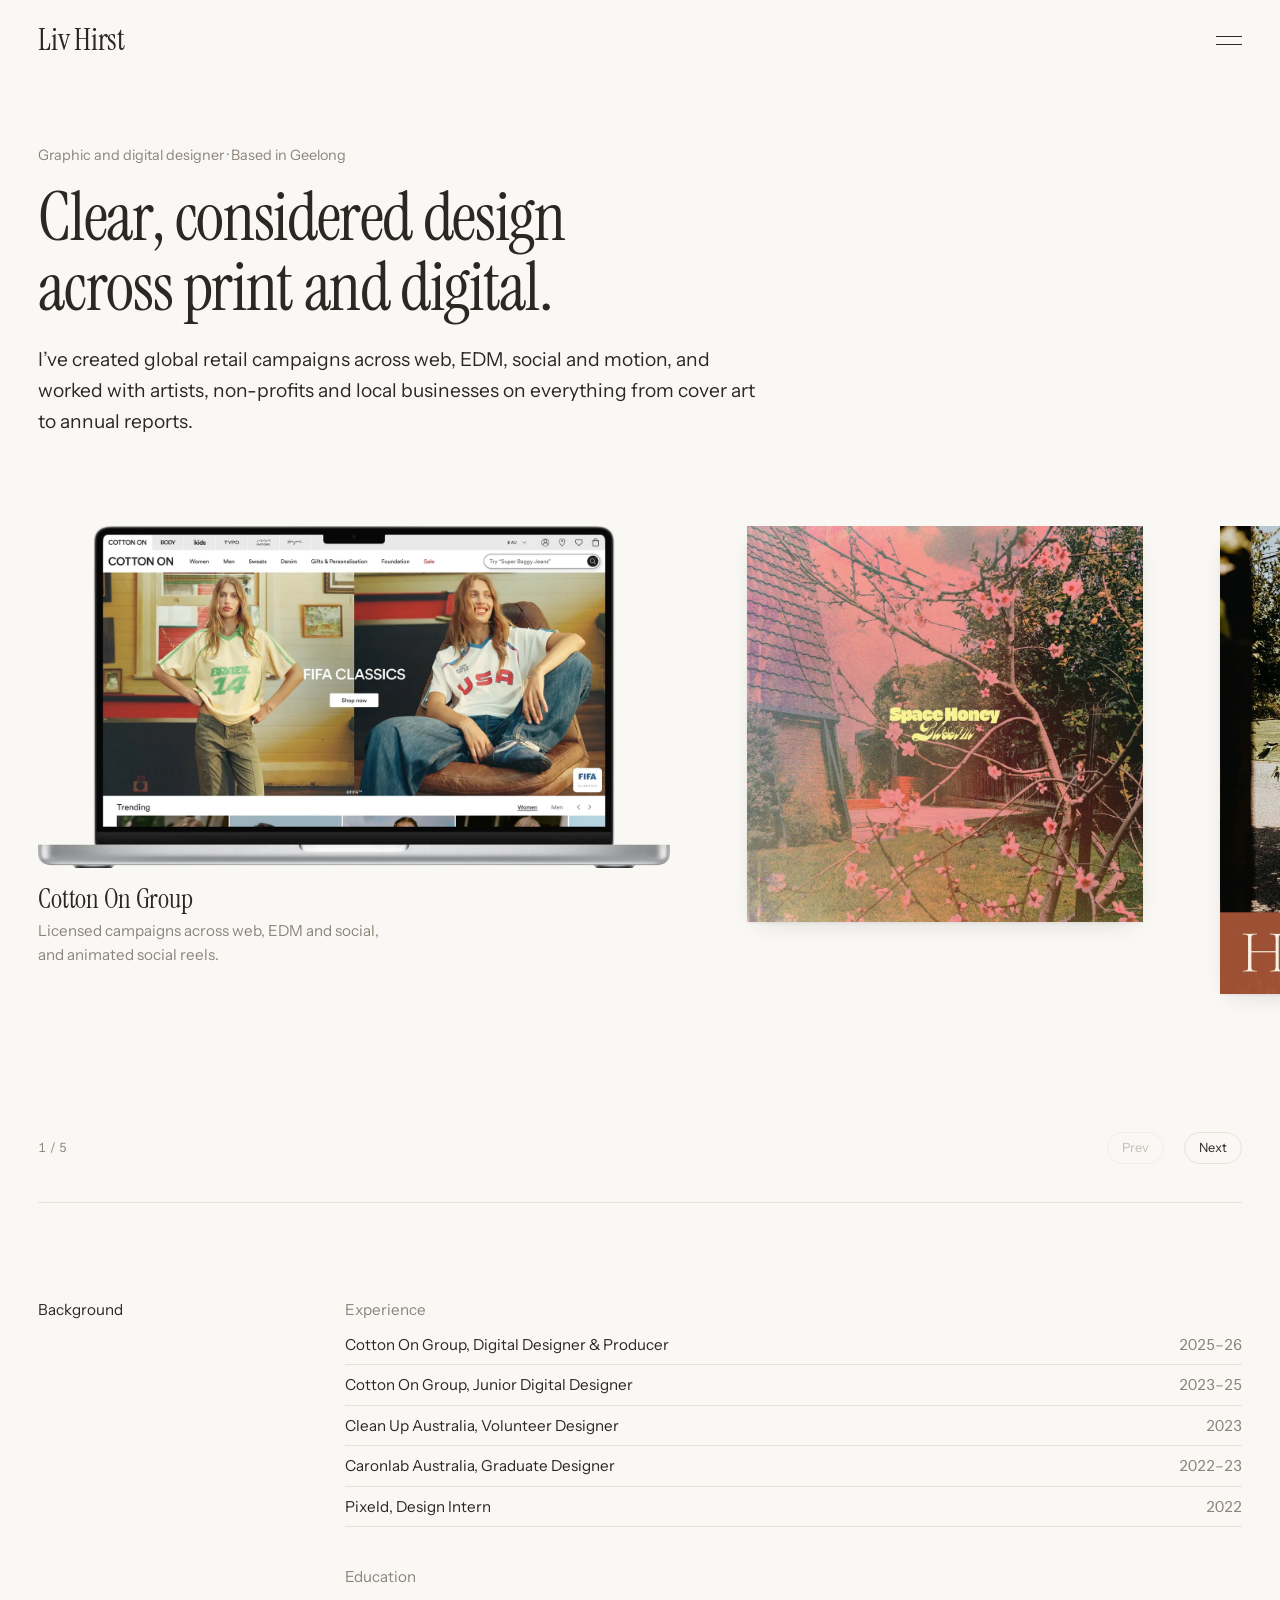
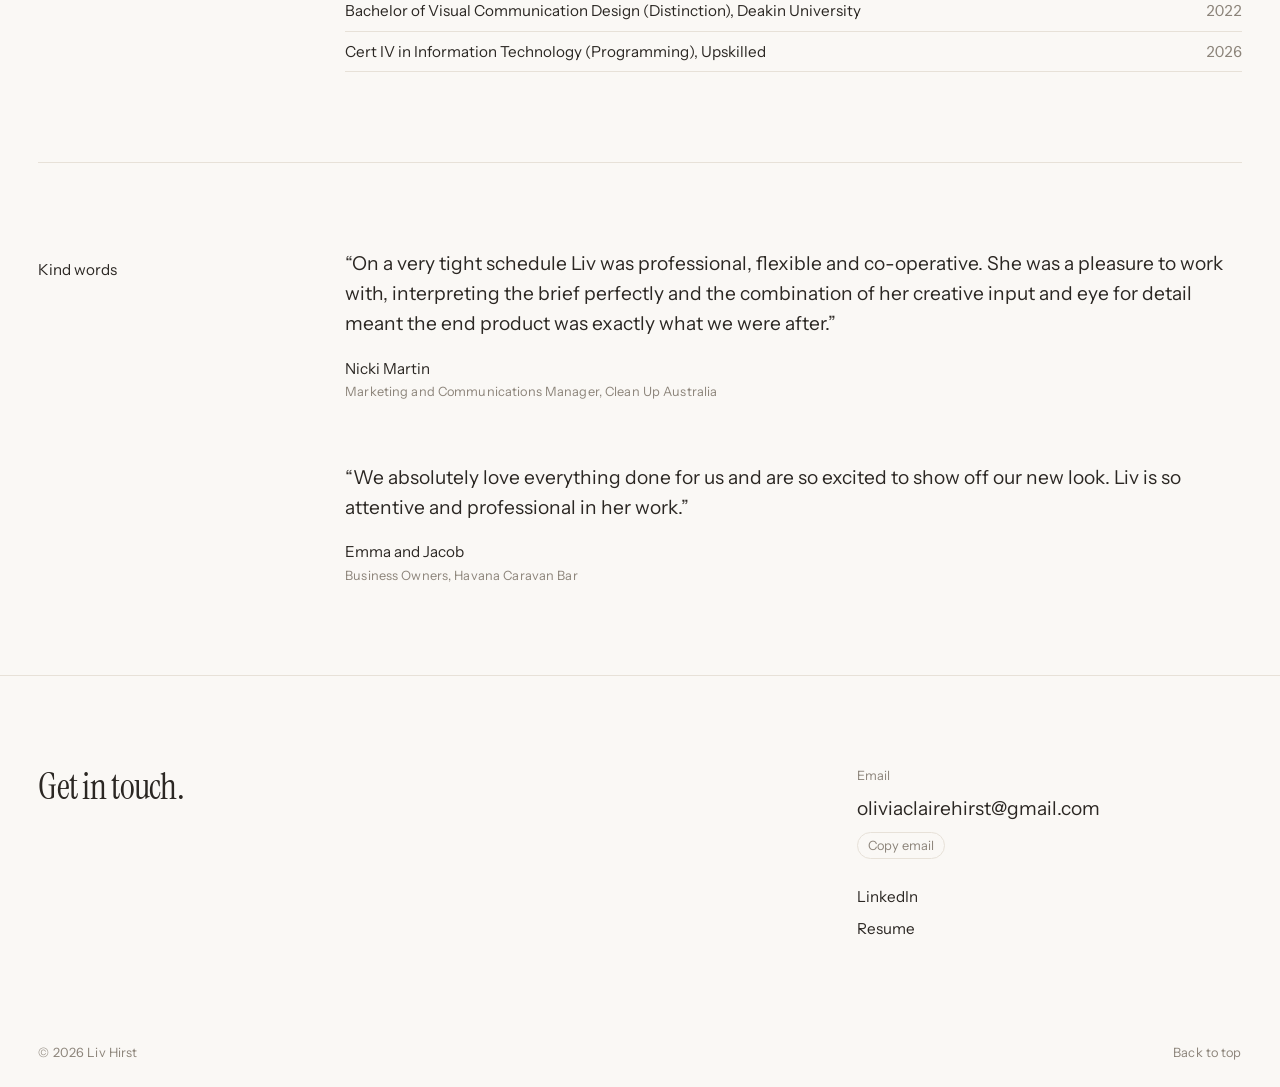
==== index.html @ 07118a7c "Add files via upload" ====
<!doctype html><html><head><meta charset=utf8><meta name=viewport content="width=device-width,initial-scale=1,viewport-fit=cover"><style>:root{color-scheme:light;box-sizing:border-box;padding-top:env(safe-area-inset-top,0px);padding-bottom:env(safe-area-inset-bottom,0px)}html{scroll-padding-top:env(safe-area-inset-top,0px)}body{margin:0;padding:0;font:14px -apple-system,BlinkMacSystemFont,sans-serif;background:#fff;color:#000}img{max-width:100%}[hidden]:not([hidden=until-found i]){display:none!important}</style></head><body>
<title>Liv Hirst</title>
<meta name="claude:viewport-fit-sides" content="cover">
<meta name="description" content="Liv Hirst is a Geelong-based digital and graphic designer working across campaigns, web, EDM, social and brand.">
<meta property="og:title" content="Liv Hirst">
<meta property="og:description" content="Liv Hirst is a Geelong-based digital and graphic designer working across campaigns, web, EDM, social and brand.">
<meta property="og:image" content="assets/home/space-honey.webp">
<link rel="icon" href="data:image/svg+xml,%3Csvg xmlns=%22http://www.w3.org/2000/svg%22 viewBox=%220 0 64 64%22%3E%3Crect width=%2264%22 height=%2264%22 rx=%2232%22 fill=%22%231a1a1a%22/%3E%3Ctext x=%2232%22 y=%2241%22 font-family=%22Helvetica,Arial%22 font-size=%2224%22 text-anchor=%22middle%22 fill=%22white%22%3ELH%3C/text%3E%3C/svg%3E">
<link rel="preconnect" href="https://fonts.googleapis.com"><link rel="preconnect" href="https://fonts.gstatic.com" crossorigin><link rel="stylesheet" href="https://fonts.googleapis.com/css2?family=Instrument+Sans:ital,wght@0,400;0,500;1,400&family=Instrument+Serif:ital@0;1&display=swap">
<link rel="stylesheet" href="css/style.css?v=20261110d">
<header class="site-header">
  <div class="wrap">
    <a class="logo" href="./">Liv Hirst</a>
    <button class="burger" type="button" aria-expanded="false" aria-controls="menu" aria-label="Open menu"><i aria-hidden="true"></i></button>
  </div>
</header>
<nav class="menu" id="menu" aria-label="Site" aria-hidden="true">
  <div class="wrap">
    <div>
      <p class="menu-label small muted">Projects</p>
      <ul class="menu-list"><li><a href="cotton-on.html" data-img="assets/home/cotton-on.webp">Cotton On Group</a></li><li><a href="space-honey.html" data-img="assets/home/space-honey.webp">Space Honey</a></li><li><a href="havana.html" data-img="assets/home/havana.webp">Havana Caravan Bar</a></li><li><a href="clean-up-australia.html" data-img="assets/home/clean-up-australia.webp">Clean Up Australia</a></li><li><a href="fruce.html" data-img="assets/home/fruce.webp">Fruce</a></li></ul>
      <ul class="menu-sub">
        <li><a class="link-u" href="./#experience">Experience</a></li>
        <li><a class="link-u" href="./#kind-words">Kind words</a></li>
        <li><a class="link-u" href="#contact">Contact</a></li>
      </ul>
    </div>
    <div class="menu-peek" aria-hidden="true"><img alt="" src="assets/home/cotton-on.webp"></div>
  </div>
</nav>

<main class="page" id="top">
  <h1 class="sr-only">Liv Hirst, graphic and digital designer</h1>
  <section class="sec wrap" id="about" aria-label="About">
    <div class="split">
    <div class="about">
      <p class="about-eyebrow">Graphic and digital designer · Based in Geelong</p>
      <p class="about-title">Clear, considered design<br> across print and digital.</p>
      <p class="about-text">I’ve created global retail campaigns across web, EDM, social and motion, and worked with artists, non-profits and local businesses on everything from cover art to annual reports.</p>
    </div>
    </div>
  </section>

  <section class="rail fade" id="work" aria-label="Projects">
    <div class="rail-sticky">
      <div class="rail-track" tabindex="0" aria-label="Projects, scroll sideways">
      <a class="rail-card" href="cotton-on.html" style="--h:38;--ar:1.8476">
        <div class="frame"><img class="" src="assets/home/cotton-on.webp" alt="Cotton On Group" width="1600" height="866"></div>
        <div class="cap"><span class="cap-name">Cotton On Group</span><span class="cap-blurb">Licensed campaigns across web, EDM and social,<br> and animated social reels.</span></div>
      </a>
      <a class="rail-card" href="space-honey.html" style="--h:44;--ar:1.0000">
        <div class="frame"><img class="" src="assets/home/space-honey.webp" alt="Space Honey" width="1000" height="1000"></div>
        <div class="cap"><span class="cap-name">Space Honey</span><span class="cap-blurb">Cover art for two singles from Geelong psych-rock artist Space Honey.</span></div>
      </a>
      <a class="rail-card" href="havana.html" style="--h:52;--ar:0.7071">
        <div class="frame"><img class="" src="assets/home/havana.webp" alt="Havana Caravan Bar" width="1200" height="1697"></div>
        <div class="cap"><span class="cap-name">Havana Caravan Bar</span><span class="cap-blurb">Social templates and an About Us document for a mobile caravan bar.</span></div>
      </a>
      <a class="rail-card" href="clean-up-australia.html" style="--h:47;--ar:0.7071">
        <div class="frame"><img class="" src="assets/home/clean-up-australia.webp" alt="Clean Up Australia" width="1200" height="1697" loading="lazy" decoding="async"></div>
        <div class="cap"><span class="cap-name">Clean Up Australia</span><span class="cap-blurb">The 2022 Annual <br>Rubbish Report.</span></div>
      </a>
      <a class="rail-card" href="fruce.html" style="--h:36;--ar:1.4238">
        <div class="frame"><img class="" src="assets/home/fruce.webp" alt="Fruce" width="1700" height="1194" loading="lazy" decoding="async"></div>
        <div class="cap"><span class="cap-name">Fruce</span><span class="cap-blurb">A kids’ fruit juice brand designed from <br>scratch at Designers Bootcamp.</span></div>
      </a>
      </div>
      <div class="rail-nav">
        <span class="rail-count small muted" aria-live="polite">1 / 5</span>
        <button class="rail-btn" type="button" data-dir="-1" aria-label="Previous project">Prev</button>
        <button class="rail-btn" type="button" data-dir="1" aria-label="Next project">Next</button>
      </div>
    </div>
  </section>


  <section class="sec wrap" id="experience" aria-labelledby="background-h">
    <div class="split">
    <h2 class="sec-label" id="background-h">Background</h2>
    <div class="about-lists">
      <div>
        <h3>Experience</h3>
        <ul>
          <li><span>Cotton On Group, Digital Designer &amp; Producer</span><span>2025–26</span></li>
          <li><span>Cotton On Group, Junior Digital Designer</span><span>2023–25</span></li>
          <li><span>Clean Up Australia, Volunteer Designer</span><span>2023</span></li>
          <li><span>Caronlab Australia, Graduate Designer</span><span>2022–23</span></li>
          <li><span>Pixeld, Design Intern</span><span>2022</span></li>
        </ul>
      </div>
      <div>
        <h3>Education</h3>
        <ul>
          <li><span>Bachelor of Visual Communication Design (Distinction), Deakin University</span><span>2022</span></li>
          <li><span>Cert IV in Information Technology (Programming), Upskilled</span><span>2026</span></li>
        </ul>
      </div>
    </div>
    </div>
  </section>

  <section class="sec wrap" id="kind-words" aria-labelledby="words-h">
    <div class="split">
      <h2 class="sec-label" id="words-h">Kind words</h2>
      <div class="quotes"><blockquote class="quote"><p>On a very tight schedule Liv was professional, flexible and co-operative. She was a pleasure to work with, interpreting the brief perfectly and the combination of her creative input and eye for detail meant the end product was exactly what we were after.</p><footer><span>Nicki Martin</span><span class="small muted">Marketing and Communications Manager, Clean Up Australia</span></footer></blockquote><blockquote class="quote"><p>We absolutely love everything done for us and are so excited to show off our new look. Liv is so attentive and professional in her work.</p><footer><span>Emma and Jacob</span><span class="small muted">Business Owners, Havana Caravan Bar</span></footer></blockquote></div>
    </div>
  </section>
</main>
<footer class="site-footer" id="contact">
  <div class="wrap">
    <div class="foot-top">
      <p class="foot-cta">Get in touch.</p>
      <div class="foot-links">
        <span class="small muted">Email</span>
        <a class="email link-u" href="mailto:oliviaclairehirst@gmail.com">oliviaclairehirst@gmail.com</a>
        <button class="copy-btn" type="button" data-copy="oliviaclairehirst@gmail.com">Copy email</button>
        <a class="link-u" href="https://www.linkedin.com/in/liv-hirst" target="_blank" rel="noopener" style="margin-top:18px">LinkedIn</a>
        <a class="link-u" href="assets/Liv-Hirst-Resume.pdf?v=20261107" target="_blank" rel="noopener">Resume</a>
      </div>
    </div>
    <div class="foot-base small muted">
      <span>© <span data-year>2026</span> Liv Hirst</span>
      <a class="link-u" href="#top">Back to top</a>
    </div>
  </div>
</footer>
<script src="js/main.js?v=20261110d"></script>

</body></html>
---- css/style.css ----
/* Layout concept: a warm paper gallery. Name centred at the top, projects lead in a sideways-scrolling
   row. A serif is used only for names and headings; all running text is sans. Images sit straight on the
   page with no backdrop. Single light theme by choice. */
:root {
  --bg: #faf8f5;      /* warm paper white */
  --ink: #2b2723;     /* warm charcoal */
  --muted: #8c847a;
  --line: #e7e1d8;
  --stage: #ebe7df;   /* warm neutral backdrop behind mockups */
  --hover: #8a5a44;   /* soft clay, hover only */

  --font: "Instrument Sans", "Helvetica Neue", Helvetica, Arial, sans-serif;
  --serif: "Instrument Serif", "Iowan Old Style", Georgia, serif;
  --head: 80px;

  --gutter: clamp(16px, 3vw, 40px);
  --max: 1440px;
  --s-0: 0.95rem;
  --s-1: clamp(1.05rem, 1rem + 0.25vw, 1.2rem);
  --s-2: clamp(1.35rem, 1.1rem + 0.9vw, 1.9rem);
  --s-3: clamp(2rem, 1.2rem + 3vw, 3.75rem);
  color-scheme: light;
}

*, *::before, *::after { box-sizing: border-box; }
html { -webkit-text-size-adjust: 100%; }
body {
  margin: 0;
  background: var(--bg);
  color: var(--ink);
  font-family: var(--font);
  font-weight: 400;
  font-size: var(--s-0);
  line-height: 1.55;
  -webkit-font-smoothing: antialiased;
}
img, video { display: block; max-width: 100%; height: auto; }
a { color: inherit; text-decoration: none; }
a:focus-visible, button:focus-visible, img:focus-visible { outline: 1px solid var(--ink); outline-offset: 4px; }
::selection { background: var(--ink); color: var(--bg); }
h1, h2, h3 { font-weight: 400; margin: 0; }

.wrap {
  max-width: var(--max);
  margin-inline: auto;
  padding-left: max(var(--gutter), env(safe-area-inset-left, 0px));
  padding-right: max(var(--gutter), env(safe-area-inset-right, 0px));
}
.small { font-size: 0.8rem; letter-spacing: 0.01em; }
.muted { color: var(--muted); }
.link-u { background: linear-gradient(currentColor, currentColor) 0 100% / 0 1px no-repeat; transition: background-size .4s ease; }
.link-u:hover { background-size: 100% 1px; }

/* ---------- Header ---------- */
body::before {
  content: ""; position: fixed; inset: 0 0 auto; height: env(safe-area-inset-top, 0px); z-index: 60; background: var(--bg);
}
.site-header { position: fixed; top: env(safe-area-inset-top, 0px); left: 0; right: 0; z-index: 50; background: var(--bg); }
.site-header .wrap { display: flex; justify-content: space-between; align-items: center; gap: 16px; height: var(--head); }
.site-header .burger { justify-self: end; }
.logo { font-size: var(--s-1); }
.burger {
  display: inline-flex; align-items: center; gap: 10px; background: none; border: 0; padding: 6px 0; cursor: pointer;
  font: inherit; color: inherit; font-size: var(--s-0);
}
.burger i { position: relative; width: 22px; height: 9px; display: block; }
.burger i::before, .burger i::after { content: ""; position: absolute; left: 0; right: 0; height: 1px; background: currentColor; transition: transform .35s ease, top .35s ease; }
.burger i::before { top: 0; } .burger i::after { top: 8px; }
.menu-open .burger i::before { top: 4px; transform: rotate(45deg); }
.menu-open .burger i::after { top: 4px; transform: rotate(-45deg); }
.page { padding-top: calc(var(--head) + env(safe-area-inset-top, 0px)); }

/* ---------- Menu overlay ---------- */
.menu {
  position: fixed; inset: 0; z-index: 45; background: var(--bg);
  padding-top: calc(var(--head) + 24px + env(safe-area-inset-top, 0px)); padding-bottom: max(24px, env(safe-area-inset-bottom, 0px));
  overflow-y: auto; opacity: 0; visibility: hidden; transition: opacity .35s ease, visibility 0s linear .35s;
}
.menu-open .menu { opacity: 1; visibility: visible; transition: opacity .35s ease; }
.menu .wrap { display: grid; grid-template-columns: minmax(0, 1fr) minmax(0, 1fr); gap: 40px; min-height: 100%; }
.menu-list { list-style: none; margin: 0; padding: 0; display: grid; gap: 2px; align-content: start; }
.menu-list a { font-size: var(--s-3); line-height: 1.15; letter-spacing: -0.02em; color: var(--ink); transition: color .25s; display: inline-block; }
.menu-list:hover a { color: var(--muted); }
.menu-list a:hover, .menu-list a:focus-visible { color: var(--ink); }
.menu-sub { list-style: none; margin: 40px 0 0; padding: 0; display: flex; gap: 24px; flex-wrap: wrap; font-size: var(--s-1); }
.menu-label { margin: 0 0 14px; }
/* hover preview: whole image, dropped at a slightly different spot each time */
.menu-peek { position: relative; height: min(72vh, 680px); align-self: start; pointer-events: none; }
.menu-peek img {
  position: absolute; left: var(--px, 10%); top: var(--py, 6%);
  width: auto; height: auto; max-width: 66%; max-height: 72%;
  opacity: 0; transform: translateY(10px) rotate(var(--rot, 0deg)); transition: opacity .3s ease, transform .45s cubic-bezier(.2,.7,.2,1);
}
.menu-peek.on img { opacity: 1; transform: translateY(0) rotate(var(--rot, 0deg)); }

/* ---------- Horizontal project rail: slides sideways, the page scrolls normally ---------- */
.rail { position: relative; }
.rail-sticky { display: flex; flex-direction: column; }
.rail-track {
  display: flex; align-items: flex-start; gap: clamp(32px, 6vw, 110px);
  padding-left: max(var(--gutter), env(safe-area-inset-left, 0px));
  padding-right: max(var(--gutter), env(safe-area-inset-right, 0px));
  padding-bottom: 8px;
  overflow-x: auto; overflow-y: hidden; -webkit-overflow-scrolling: touch;
  scroll-snap-type: none; scroll-padding-left: max(var(--gutter), env(safe-area-inset-left, 0px));
  overscroll-behavior-x: contain; scrollbar-width: none;
  cursor: grab;
}
.rail-track::-webkit-scrollbar { display: none; }
.rail-track::after { content: ""; flex: 0 0 var(--end, 0px); margin-left: calc(-1 * var(--gap-end, 0px)); }
.rail-track:focus-visible { outline: 1px solid var(--ink); outline-offset: -1px; }
.rail-track.is-dragging { cursor: grabbing; scroll-snap-type: none; user-select: none; }
.rail-track.is-dragging .rail-card { pointer-events: none; }
.rail-card { flex: 0 0 auto; display: grid; gap: 16px; align-self: flex-start; scroll-snap-align: start; }
.rail-card .frame {
  height: min(calc(var(--h) * 1vh), calc(78vw / var(--ar)));
  aspect-ratio: var(--ar);
}
.rail-card img { width: 100%; height: 100%; object-fit: contain; -webkit-user-drag: none; }
.rail-card .cap { width: 0; min-width: 100%; display: grid; gap: 4px; opacity: 0; transform: translateY(8px); transition: opacity .5s ease, transform .5s ease; }
.cap-name { font-size: clamp(1.25rem, 1.1rem + 0.5vw, 1.6rem); line-height: 1.2; }
.cap-blurb { color: var(--muted); max-width: 40ch; transition-delay: .08s; }
.rail-card.is-focus .cap, .rail-card:hover .cap, .rail-card:focus-visible .cap { opacity: 1; transform: none; }

.rail-nav {
  display: flex; align-items: center; gap: 20px; margin-top: clamp(20px, 2.5vw, 32px);
  padding-left: max(var(--gutter), env(safe-area-inset-left, 0px));
  padding-right: max(var(--gutter), env(safe-area-inset-right, 0px));
}
.rail-count { font-variant-numeric: tabular-nums; margin-right: auto; }
.rail-btn {
  font: inherit; font-size: 0.8rem; background: none; border: 1px solid var(--line); color: var(--ink);
  padding: 5px 14px; border-radius: 999px; cursor: pointer; transition: border-color .25s, color .25s;
}
.rail-btn:hover { border-color: var(--ink); }
.rail-btn:disabled { color: var(--muted); border-color: var(--line); cursor: default; opacity: .5; }

/* ---------- Sections ---------- */
.sec { padding-block: clamp(72px, 10vw, 150px) 0; }
.sec-head { display: flex; justify-content: space-between; align-items: baseline; gap: 16px; border-top: 1px solid var(--line); padding-top: 14px; margin-bottom: clamp(28px, 4vw, 56px); }
.sec-head h2 { font-size: var(--s-0); }

.about { display: grid; grid-template-columns: repeat(12, minmax(0, 1fr)); gap: 16px 24px; }
.about-text { grid-column: 4 / span 7; margin: 0; font-size: var(--s-2); line-height: 1.35; letter-spacing: -0.01em; text-wrap: pretty; }
.about-lists { grid-column: 4 / span 9; display: grid; grid-template-columns: repeat(auto-fit, minmax(240px, 1fr)); gap: 32px; margin-top: clamp(32px, 4vw, 56px); }
.about-lists h3 { font-size: var(--s-0); color: var(--muted); }
.about-lists ul { list-style: none; margin: 10px 0 0; padding: 0; display: grid; gap: 8px; }
.about-lists li { display: flex; justify-content: space-between; gap: 12px; border-bottom: 1px solid var(--line); padding-bottom: 8px; }
.about-lists li span:last-child { color: var(--muted); font-variant-numeric: tabular-nums; white-space: nowrap; }

.quotes { display: grid; grid-template-columns: repeat(auto-fit, minmax(min(100%, 420px), 1fr)); gap: clamp(32px, 5vw, 80px); }
.quote { margin: 0; display: grid; gap: 18px; align-content: start; }
.quote p { margin: 0; font-size: var(--s-1); line-height: 1.5; text-wrap: pretty; }
.quote p::before { content: "“"; } .quote p::after { content: "”"; }
.quote footer { display: grid; gap: 2px; }

/* ---------- Footer ---------- */
.site-footer { margin-top: clamp(80px, 10vw, 150px); border-top: 1px solid var(--line); padding-block: clamp(48px, 7vw, 96px) 24px; overflow: hidden; }
.foot-top { display: grid; grid-template-columns: repeat(12, minmax(0, 1fr)); gap: 24px; }
.foot-cta { grid-column: 1 / span 6; margin: 0; font-size: var(--s-2); line-height: 1.3; letter-spacing: -0.01em; }
.foot-links { grid-column: 9 / span 4; display: grid; gap: 8px; align-content: start; }
.foot-links a { width: fit-content; }
.email { font-size: var(--s-1); overflow-wrap: anywhere; }
.copy-btn { font: inherit; font-size: 0.8rem; background: none; border: 1px solid var(--line); color: var(--muted); padding: 3px 10px; border-radius: 999px; cursor: pointer; width: fit-content; }
.copy-btn:hover { color: var(--ink); border-color: var(--ink); }
.foot-base { display: flex; justify-content: space-between; gap: 16px; flex-wrap: wrap; margin-top: clamp(56px, 8vw, 110px); }

/* ---------- Project page ---------- */
.p-head { padding-block: clamp(40px, 7vw, 100px) clamp(32px, 5vw, 64px); }
.p-back { display: inline-block; margin-bottom: clamp(28px, 4vw, 48px); }
.p-title { font-size: var(--s-3); line-height: 1.05; letter-spacing: -0.03em; text-wrap: balance; }
.p-intro { display: grid; grid-template-columns: repeat(12, minmax(0, 1fr)); gap: 24px; margin-top: clamp(28px, 4vw, 56px); border-top: 1px solid var(--line); padding-top: 20px; }
.p-meta { grid-column: 1 / span 4; display: grid; gap: 16px; margin: 0; align-content: start; }
.p-meta div { display: grid; gap: 2px; align-content: start; }
.p-meta dt { color: var(--muted); }
.p-meta dd { margin: 0; }
.p-copy { grid-column: 6 / span 7; display: grid; gap: 1em; }
.p-copy p { margin: 0; font-size: var(--s-1); line-height: 1.55; max-width: 56ch; text-wrap: pretty; }

.stage { background: var(--stage); padding-block: clamp(32px, 6vw, 96px); }
.gallery { display: grid; gap: clamp(28px, 5vw, 80px); }
.row { display: flex; gap: clamp(12px, 2.5vw, 40px); align-items: flex-start; justify-content: center; }
.row > * { flex: var(--r) 1 0; min-width: 0; }
.row.narrow { max-width: 820px; margin-inline: auto; width: 100%; }
.row.mid { max-width: 1100px; margin-inline: auto; width: 100%; }
.row.feed { align-items: center; }
.zoom { cursor: zoom-in; }
.grid-phones { display: grid; grid-template-columns: repeat(4, minmax(0, 1fr)); gap: clamp(12px, 2vw, 32px); }
.grid-3 { display: grid; grid-template-columns: repeat(3, minmax(0, 1fr)); gap: clamp(10px, 1.5vw, 24px); }
.grid-2 { display: grid; grid-template-columns: repeat(2, minmax(0, 1fr)); gap: clamp(10px, 1.5vw, 24px); }
.cell img, .grid-phones img, .grid-3 img, .grid-2 img { width: 100%; height: auto; }
.grid-2 img { box-shadow: 0 12px 30px -20px rgba(0,0,0,.3); }
.sub-head { display: flex; justify-content: space-between; align-items: baseline; gap: 16px; border-top: 1px solid rgba(26,26,26,.15); padding-top: 12px; }
.sub-head h2 { font-size: var(--s-2); letter-spacing: -0.01em; line-height: 1.2; }
.sub-head span { color: #6f6f6b; }

.p-quote { padding-block: clamp(56px, 8vw, 120px) 0; }
.p-quote .quote { max-width: 760px; }
.p-quote .quote p { font-size: var(--s-2); line-height: 1.35; letter-spacing: -0.01em; }

.next { display: block; border-top: 1px solid var(--line); margin-top: clamp(56px, 8vw, 120px); padding-top: 20px; }
.next span { display: block; }
.next .name { font-size: var(--s-3); letter-spacing: -0.03em; line-height: 1.1; margin-top: 8px; transition: color .3s; }
.next:hover .name { color: var(--hover); }
.next + .site-footer { margin-top: clamp(56px, 8vw, 120px); }

/* ---------- Lightbox ---------- */
.lightbox { position: fixed; inset: 0; z-index: 100; background: rgba(255,255,255,.97); display: grid; place-items: center; padding: max(16px, env(safe-area-inset-top, 0px)) max(16px, env(safe-area-inset-right, 0px)) max(16px, env(safe-area-inset-bottom, 0px)) max(16px, env(safe-area-inset-left, 0px)); cursor: zoom-out; }
.lightbox[hidden] { display: none; }
.lightbox img { max-width: 100%; max-height: 100%; width: auto; height: auto; object-fit: contain; }
.lightbox button { position: absolute; top: calc(14px + env(safe-area-inset-top, 0px)); right: calc(16px + env(safe-area-inset-right, 0px)); background: none; border: 0; color: var(--ink); font: inherit; cursor: pointer; padding: 8px; }

/* ---------- Load-in ---------- */
@keyframes fade { from { opacity: .001; } to { opacity: 1; } }
.fade { animation: fade 1s ease both; }

/* ---------- Responsive ---------- */
@media (max-width: 860px) {
  .menu .wrap { grid-template-columns: 1fr; }
  .menu-peek { display: none; }
  .about-text, .about-lists, .foot-cta, .foot-links, .p-meta, .p-copy { grid-column: 1 / -1; }
  .p-meta { grid-template-columns: repeat(auto-fit, minmax(140px, 1fr)); }
  .grid-phones { grid-template-columns: repeat(2, minmax(0, 1fr)); }
  .grid-3.phones-m2 { grid-template-columns: repeat(2, minmax(0, 1fr)); }
  .row.stack-m { flex-direction: column; align-items: stretch; }
  .row.stack-m > * { flex: none; }
  .row.stack-m > .phone { width: 62%; margin-inline: auto; }
  .grid-2.stack-m { grid-template-columns: 1fr; }
}
@media (prefers-reduced-motion: reduce) {
  *, *::before, *::after { animation-duration: .01ms !important; transition-duration: .01ms !important; }
}
.sr-only { position: absolute; width: 1px; height: 1px; padding: 0; margin: -1px; overflow: hidden; clip: rect(0 0 0 0); white-space: nowrap; border: 0; }

/* ---------- Serif: names and headings only ---------- */
.logo, .menu-list a, .cap-name, .foot-cta, .p-title, .sub-head h2, .next .name {
  font-family: var(--serif); font-weight: 400; letter-spacing: 0.005em;
}
.logo { font-size: clamp(1.6rem, 1.35rem + 0.7vw, 2rem); line-height: 1; }
.menu-list a:hover, .menu-list a:focus-visible { color: var(--hover); }
.next:hover .name, .link-u:hover { color: var(--hover); }
.p-title { font-size: clamp(2.6rem, 1.4rem + 4vw, 5rem); line-height: 1; }
.cap-name { font-size: clamp(1.4rem, 1.2rem + 0.6vw, 1.85rem); line-height: 1.15; }
.foot-cta { font-size: clamp(1.7rem, 1.3rem + 1.2vw, 2.5rem); line-height: 1.15; }
.sub-head h2 { font-size: clamp(1.6rem, 1.3rem + 1vw, 2.2rem); line-height: 1.1; }
.next .name { font-size: clamp(2.4rem, 1.4rem + 3.5vw, 4.25rem); line-height: 1; }
.menu-list a { font-size: clamp(2.2rem, 1.3rem + 3.2vw, 4rem); line-height: 1.08; }
.burger { padding: 10px 0 10px 10px; }
.burger i { width: 26px; }

/* Running text stays sans */
.about-text { font-size: clamp(1.25rem, 1.05rem + 0.7vw, 1.75rem); line-height: 1.45; letter-spacing: -0.01em; }
.quote p { font-size: var(--s-1); line-height: 1.55; }
.p-quote .quote p { font-size: clamp(1.15rem, 1rem + 0.5vw, 1.45rem); line-height: 1.5; letter-spacing: -0.005em; }
.p-copy p { font-size: var(--s-1); line-height: 1.6; }

/* ---------- Project galleries: small and airy, no backdrop ---------- */
.stage { background: none; padding-block: clamp(8px, 2vw, 24px) 0; }
.stage > .wrap > .gallery, .stage > .wrap > .grid-2 { max-width: 900px; margin-inline: auto; }
.gallery { gap: clamp(24px, 3vw, 40px); }
.row { gap: clamp(16px, 2vw, 28px); }
.row.narrow { max-width: 460px; }
.row.mid { max-width: 720px; }
.row.covers { max-width: 640px; margin-inline: auto; width: 100%; }
.grid-phones, .grid-3, .grid-2 { gap: clamp(16px, 2vw, 28px); }
.grid-3.phones-m2 { max-width: 680px; margin-inline: auto; width: 100%; }
.grid-2 img { box-shadow: none; }
.cover-page { display: flex; justify-content: flex-end; }
.cover-page img { width: 50%; }
.gallery .sub-head { margin-top: 0; border-top-color: var(--line); margin-bottom: clamp(4px, 1vw, 12px); }
.sub-head span { color: var(--muted); }

/* Kind words share the About column so both sections start on the same edge */
/* Label and content start on the same line under the divider */
.split { display: grid; grid-template-columns: repeat(12, minmax(0, 1fr)); gap: 16px 24px; border-top: 1px solid var(--line); padding-top: clamp(20px, 2.5vw, 32px); }
.sec-label { grid-column: 1 / span 3; font-size: var(--s-0); line-height: 1.6; }
.split > .about, .split > .quotes { grid-column: 4 / -1; }
.split .about { display: block; }
.split .about-text { margin: 0; max-width: 34em; }
@media (max-width: 860px) { .sec-label, .split > .about, .split > .quotes { grid-column: 1 / -1; } }
.gallery > .sub-head:not(:first-child) { margin-top: clamp(40px, 5vw, 72px); }

/* About + Kind words: equal space above and below each block, between the dividers */
.page > .sec { padding-block: 0; }
.page > .rail + .sec { margin-top: clamp(40px, 6vw, 80px); }
.split { padding-block: clamp(56px, 7vw, 104px); align-items: start; }
.sec-label { padding-top: 0.35em; }
main:has(.split) + .site-footer { margin-top: 0; }

/* Soft shadow on flat artwork (anything not mocked up on a device) */
.grid-2 img,
img[src*="00-cover-"],
img[src*="-about.webp"],
img[src*="fruce/01-logo"],
img[src*="fruce/05-brand-guide"],
.rail-card[href="space-honey.html"] .frame,
.rail-card[href="havana.html"] .frame,
.rail-card[href="fruce.html"] .frame,
.rail-card[href="clean-up-australia.html"] .frame {
  box-shadow: 0 1px 2px rgba(43,39,35,.06), 0 8px 24px -12px rgba(43,39,35,.22);
}

/* Fruce opening image at 85% size, centred in its space */
.cell.shrink-75 { display: flex; justify-content: center; }
.cell.shrink-75 img { width: 85%; }

/* Manual line breaks in home blurbs only apply on wider screens */
@media (max-width: 760px) { .cap-blurb br { display: none; } }

/* Optical balance: trim the extra line-height above the first line so the
   gap above the text matches the gap below it, between the dividers */
.split .about-text { margin-top: -0.24em; }
.split .quote p { margin-top: -0.16em; }
@media (max-width: 860px) { .sec-label { padding-top: 0; margin-top: -0.2em; } }

/* ---------- Phones: cards sized to fit, captions always on ---------- */
@media (max-width: 759px) {
  .rail-track { gap: 16px; cursor: auto; }
  .rail .rail-card {
    --w: min(calc(52svh * var(--ar)), calc(380px * var(--ar)), 74vw);
    width: var(--w); flex: 0 0 var(--w); min-width: 0;
    display: block;
  }
  .rail .rail-card .frame { width: 100%; height: auto; aspect-ratio: var(--ar); }
  .rail .rail-card .cap { display: block; width: auto; min-width: 0; margin-top: 14px; }
  .rail .rail-card.is-focus .cap { opacity: 1; transform: none; }
  .rail .rail-card .cap span { display: block; overflow-wrap: break-word; }
  .rail .rail-card .cap-blurb { margin-top: 4px; }
  .rail-btn { display: none; }
  .page > .rail + .sec { margin-top: 40px; }
}

/* ---------- About sits first, above the projects ---------- */
#about .split { border-top: 0; padding-top: clamp(32px, 5vw, 72px); }
.page > #about + .rail { margin-top: 0; }

/* ---------- About text on the left; experience and education under the projects ---------- */
#about .split > .about { grid-column: 1 / span 9; }
#experience .about-lists { grid-column: 4 / -1; margin-top: 0; grid-template-columns: repeat(auto-fit, minmax(min(100%, 420px), 1fr)); gap: 32px clamp(32px, 5vw, 80px); }
#experience .about-lists h3 { line-height: 1.6; padding-top: 0.35em; }
@media (max-width: 860px) { #experience .about-lists h3 { padding-top: 0; } }
.page > .rail + #experience { margin-top: clamp(24px, 3vw, 40px); }
@media (max-width: 860px) { #experience .about-lists { grid-column: 1 / -1; } }

/* Projects line up with the page content on wide screens too */
.rail { --edge: max(var(--gutter), env(safe-area-inset-left, 0px), calc((100% - var(--max)) / 2 + var(--gutter))); }
.rail .rail-track, .rail .rail-nav { padding-left: var(--edge); }
.rail .rail-track { scroll-padding-left: var(--edge); }
.rail .rail-nav { padding-right: max(var(--gutter), env(safe-area-inset-right, 0px), calc((100% - var(--max)) / 2 + var(--gutter))); }
@media (max-width: 860px) { #about .split > .about { grid-column: 1 / -1; } }

/* ---------- About text at the same size as the project copy ---------- */
.split .about-text { font-size: var(--s-1); line-height: 1.6; letter-spacing: 0; max-width: 56ch; margin-top: -0.16em; }

/* ---------- About: serif headline, sans paragraph underneath ---------- */
.split .about-title {
  font-family: var(--serif); font-weight: 400; margin: 0 0 clamp(16px, 1.8vw, 24px);
  font-size: clamp(2.4rem, 1.4rem + 3.6vw, 4.6rem); line-height: 1.02; letter-spacing: -0.02em;
}
.split .about-eyebrow { font-size: 0.9rem; color: var(--muted); margin: 0 0 clamp(10px, 1.2vw, 16px); }
.split .about-title + .about-text { margin-top: 0; }

/* Phones: a light snap so a swipe settles on a project; desktop scrolls freely */
@media (max-width: 759px) { .rail-track { scroll-snap-type: x proximity; } }

/* ---------- Serif letter spacing: tighter as it gets bigger ---------- */
.menu-list a, .foot-cta, .p-title { letter-spacing: -0.02em; }
.cap-name, .sub-head h2, .next .name, .logo { letter-spacing: -0.01em; }


/* ---------- Motion reels in phone frames ---------- */
.reels { display: grid; grid-template-columns: repeat(4, minmax(0, 1fr)); gap: clamp(12px, 2.5vw, 40px); max-width: 1100px; margin-inline: auto; width: 100%; }
.reel { margin: 0; }
.reel-phone { position: relative; aspect-ratio: 911 / 1838; }
.reel-phone video {
  position: absolute; left: 5.269%; top: 8.542%; width: 89.57%; height: 79.11%;
  object-fit: cover; background: #fff;
}
.reel-shade {
  position: absolute; left: 5.269%; top: 8.542%; width: 89.57%; height: 79.11%; pointer-events: none;
  background: linear-gradient(to bottom, rgba(0,0,0,.42) 0%, rgba(0,0,0,.18) 9%, rgba(0,0,0,0) 20%);
}
.reel-frame { position: absolute; inset: 0; width: 100%; height: 100%; pointer-events: none; }
@media (max-width: 760px) {
  .reels { grid-template-columns: repeat(2, minmax(0, 1fr)); }
}

/* Story header drawn over reels that don't have one baked in */
.reel-ui { position: absolute; left: 5.269%; top: 8.542%; width: 89.57%; height: 79.11%; pointer-events: none; container-type: inline-size;
  font-family: -apple-system, BlinkMacSystemFont, "Helvetica Neue", Arial, sans-serif; color: #fff; }
.ui-bar { position: absolute; left: 2.2cqw; right: 2.2cqw; top: 2.1cqw; height: 0.4cqw; border-radius: 1cqw; background: rgba(255,255,255,.6); }
.reel-ui .ui-avatar { position: absolute; left: 2.85cqw; top: 4.5cqw; width: 9.2cqw; height: 9.2cqw; max-width: none; border-radius: 50%; }
.ui-name { position: absolute; left: 15cqw; top: 9.5cqw; transform: translateY(-50%); font-size: 3.9cqw; font-weight: 700; letter-spacing: 0; white-space: nowrap; }
.ui-name span { font-weight: 400; opacity: .85; margin-left: .4em; }
.ui-x { position: absolute; right: 2.2cqw; top: 6.1cqw; width: 6cqw; height: 6cqw; }
.cell.phone .reel-phone { width: 100%; }
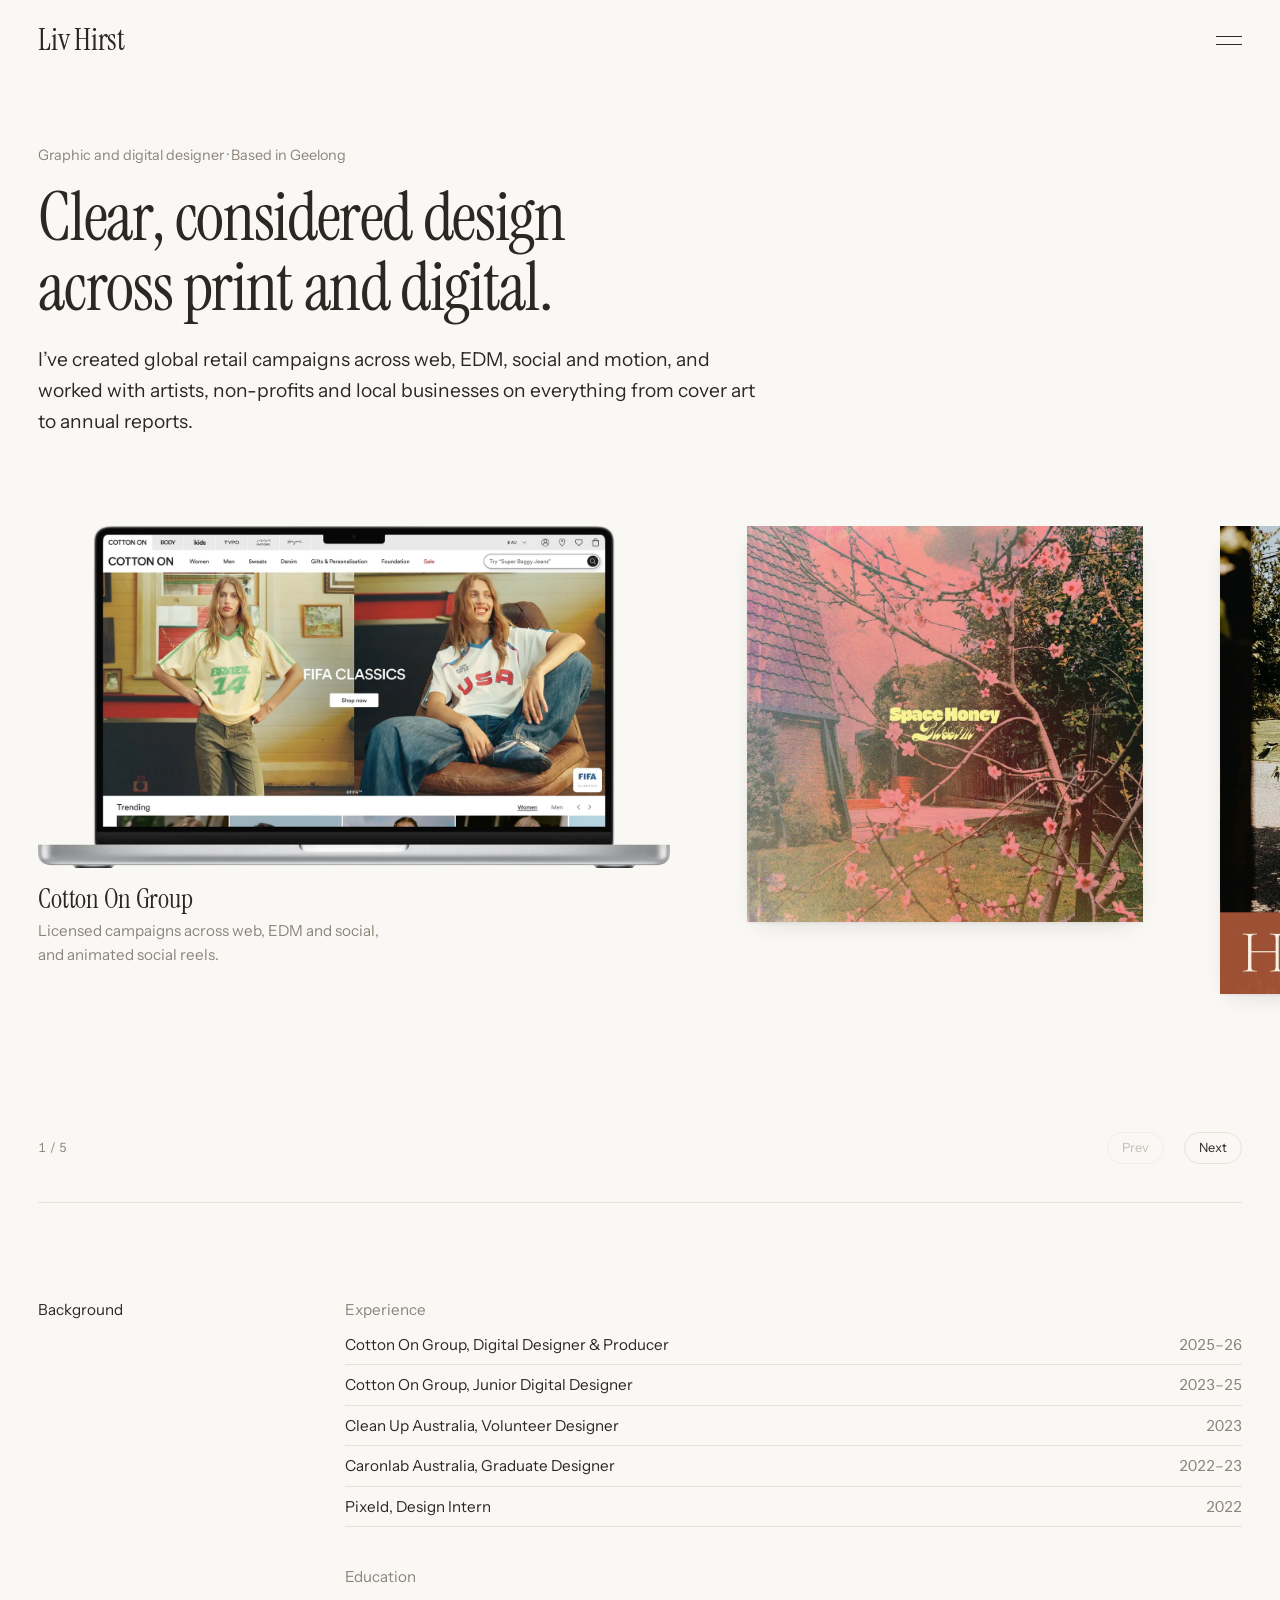
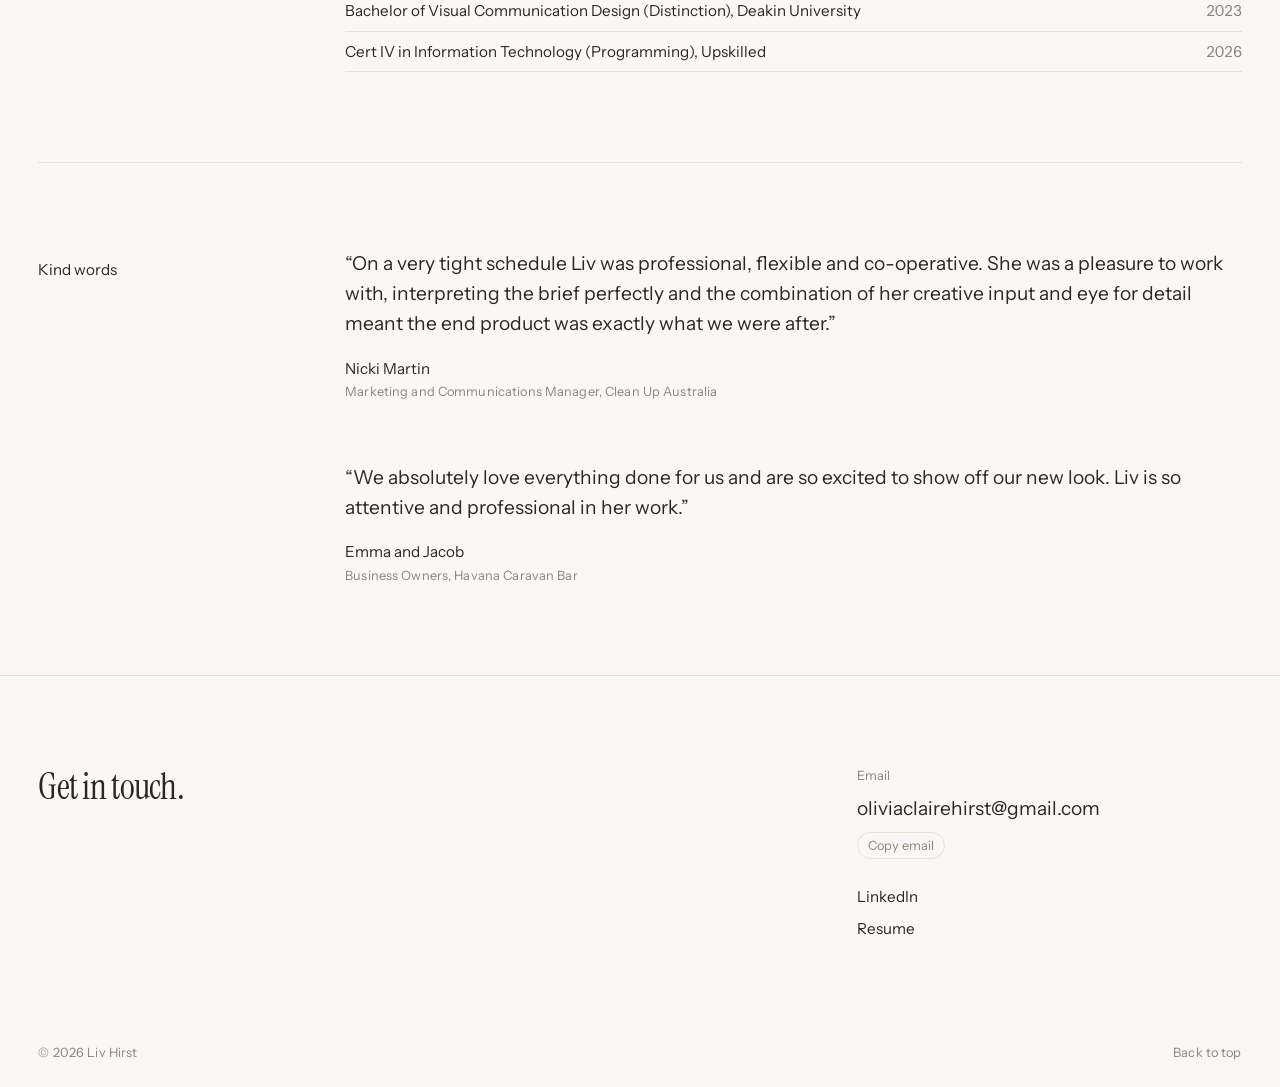
==== commit 54b42824: "Add files via upload" ====
--- a/index.html
+++ b/index.html
@@ -7,7 +7,7 @@
 <meta property="og:image" content="assets/home/space-honey.webp">
 <link rel="icon" href="data:image/svg+xml,%3Csvg xmlns=%22http://www.w3.org/2000/svg%22 viewBox=%220 0 64 64%22%3E%3Crect width=%2264%22 height=%2264%22 rx=%2232%22 fill=%22%231a1a1a%22/%3E%3Ctext x=%2232%22 y=%2241%22 font-family=%22Helvetica,Arial%22 font-size=%2224%22 text-anchor=%22middle%22 fill=%22white%22%3ELH%3C/text%3E%3C/svg%3E">
 <link rel="preconnect" href="https://fonts.googleapis.com"><link rel="preconnect" href="https://fonts.gstatic.com" crossorigin><link rel="stylesheet" href="https://fonts.googleapis.com/css2?family=Instrument+Sans:ital,wght@0,400;0,500;1,400&family=Instrument+Serif:ital@0;1&display=swap">
-<link rel="stylesheet" href="css/style.css?v=20261110d">
+<link rel="stylesheet" href="css/style.css?v=20261110f">
 <header class="site-header">
   <div class="wrap">
     <a class="logo" href="./">Liv Hirst</a>
@@ -91,7 +91,7 @@
       <div>
         <h3>Education</h3>
         <ul>
-          <li><span>Bachelor of Visual Communication Design (Distinction), Deakin University</span><span>2022</span></li>
+          <li><span>Bachelor of Visual Communication Design (Distinction), Deakin University</span><span>2023</span></li>
           <li><span>Cert IV in Information Technology (Programming), Upskilled</span><span>2026</span></li>
         </ul>
       </div>
@@ -115,7 +115,7 @@
         <a class="email link-u" href="mailto:oliviaclairehirst@gmail.com">oliviaclairehirst@gmail.com</a>
         <button class="copy-btn" type="button" data-copy="oliviaclairehirst@gmail.com">Copy email</button>
         <a class="link-u" href="https://www.linkedin.com/in/liv-hirst" target="_blank" rel="noopener" style="margin-top:18px">LinkedIn</a>
-        <a class="link-u" href="assets/Liv-Hirst-Resume.pdf?v=20261107" target="_blank" rel="noopener">Resume</a>
+        <a class="link-u" href="assets/Liv-Hirst-Resume.pdf?v=20261110b" target="_blank" rel="noopener">Resume</a>
       </div>
     </div>
     <div class="foot-base small muted">
@@ -124,6 +124,6 @@
     </div>
   </div>
 </footer>
-<script src="js/main.js?v=20261110d"></script>
+<script src="js/main.js?v=20261110f"></script>
 
 </body></html>
--- a/css/style.css
+++ b/css/style.css
@@ -373,11 +373,11 @@
 .reel { margin: 0; }
 .reel-phone { position: relative; aspect-ratio: 911 / 1838; }
 .reel-phone video {
-  position: absolute; left: 5.269%; top: 8.542%; width: 89.57%; height: 79.11%;
+  position: absolute; left: 4.4%; top: 8.0%; width: 91.3%; height: 80.6%;
   object-fit: cover; background: #fff;
 }
 .reel-shade {
-  position: absolute; left: 5.269%; top: 8.542%; width: 89.57%; height: 79.11%; pointer-events: none;
+  position: absolute; left: 4.4%; top: 8.0%; width: 91.3%; height: 80.6%; pointer-events: none;
   background: linear-gradient(to bottom, rgba(0,0,0,.42) 0%, rgba(0,0,0,.18) 9%, rgba(0,0,0,0) 20%);
 }
 .reel-frame { position: absolute; inset: 0; width: 100%; height: 100%; pointer-events: none; }
@@ -386,7 +386,7 @@
 }
 
 /* Story header drawn over reels that don't have one baked in */
-.reel-ui { position: absolute; left: 5.269%; top: 8.542%; width: 89.57%; height: 79.11%; pointer-events: none; container-type: inline-size;
+.reel-ui { position: absolute; left: 4.4%; top: 8.0%; width: 91.3%; height: 80.6%; pointer-events: none; container-type: inline-size;
   font-family: -apple-system, BlinkMacSystemFont, "Helvetica Neue", Arial, sans-serif; color: #fff; }
 .ui-bar { position: absolute; left: 2.2cqw; right: 2.2cqw; top: 2.1cqw; height: 0.4cqw; border-radius: 1cqw; background: rgba(255,255,255,.6); }
 .reel-ui .ui-avatar { position: absolute; left: 2.85cqw; top: 4.5cqw; width: 9.2cqw; height: 9.2cqw; max-width: none; border-radius: 50%; }
@@ -394,3 +394,9 @@
 .ui-name span { font-weight: 400; opacity: .85; margin-left: .4em; }
 .ui-x { position: absolute; right: 2.2cqw; top: 6.1cqw; width: 6cqw; height: 6cqw; }
 .cell.phone .reel-phone { width: 100%; }
+
+/* Reel phones next to wide images keep a standard phone size; the image beside them centres */
+@media (min-width: 761px) {
+  .row:has(> .reel-cell) { align-items: center; }
+  .row > .reel-cell { flex: 0 0 25.6%; }
+}
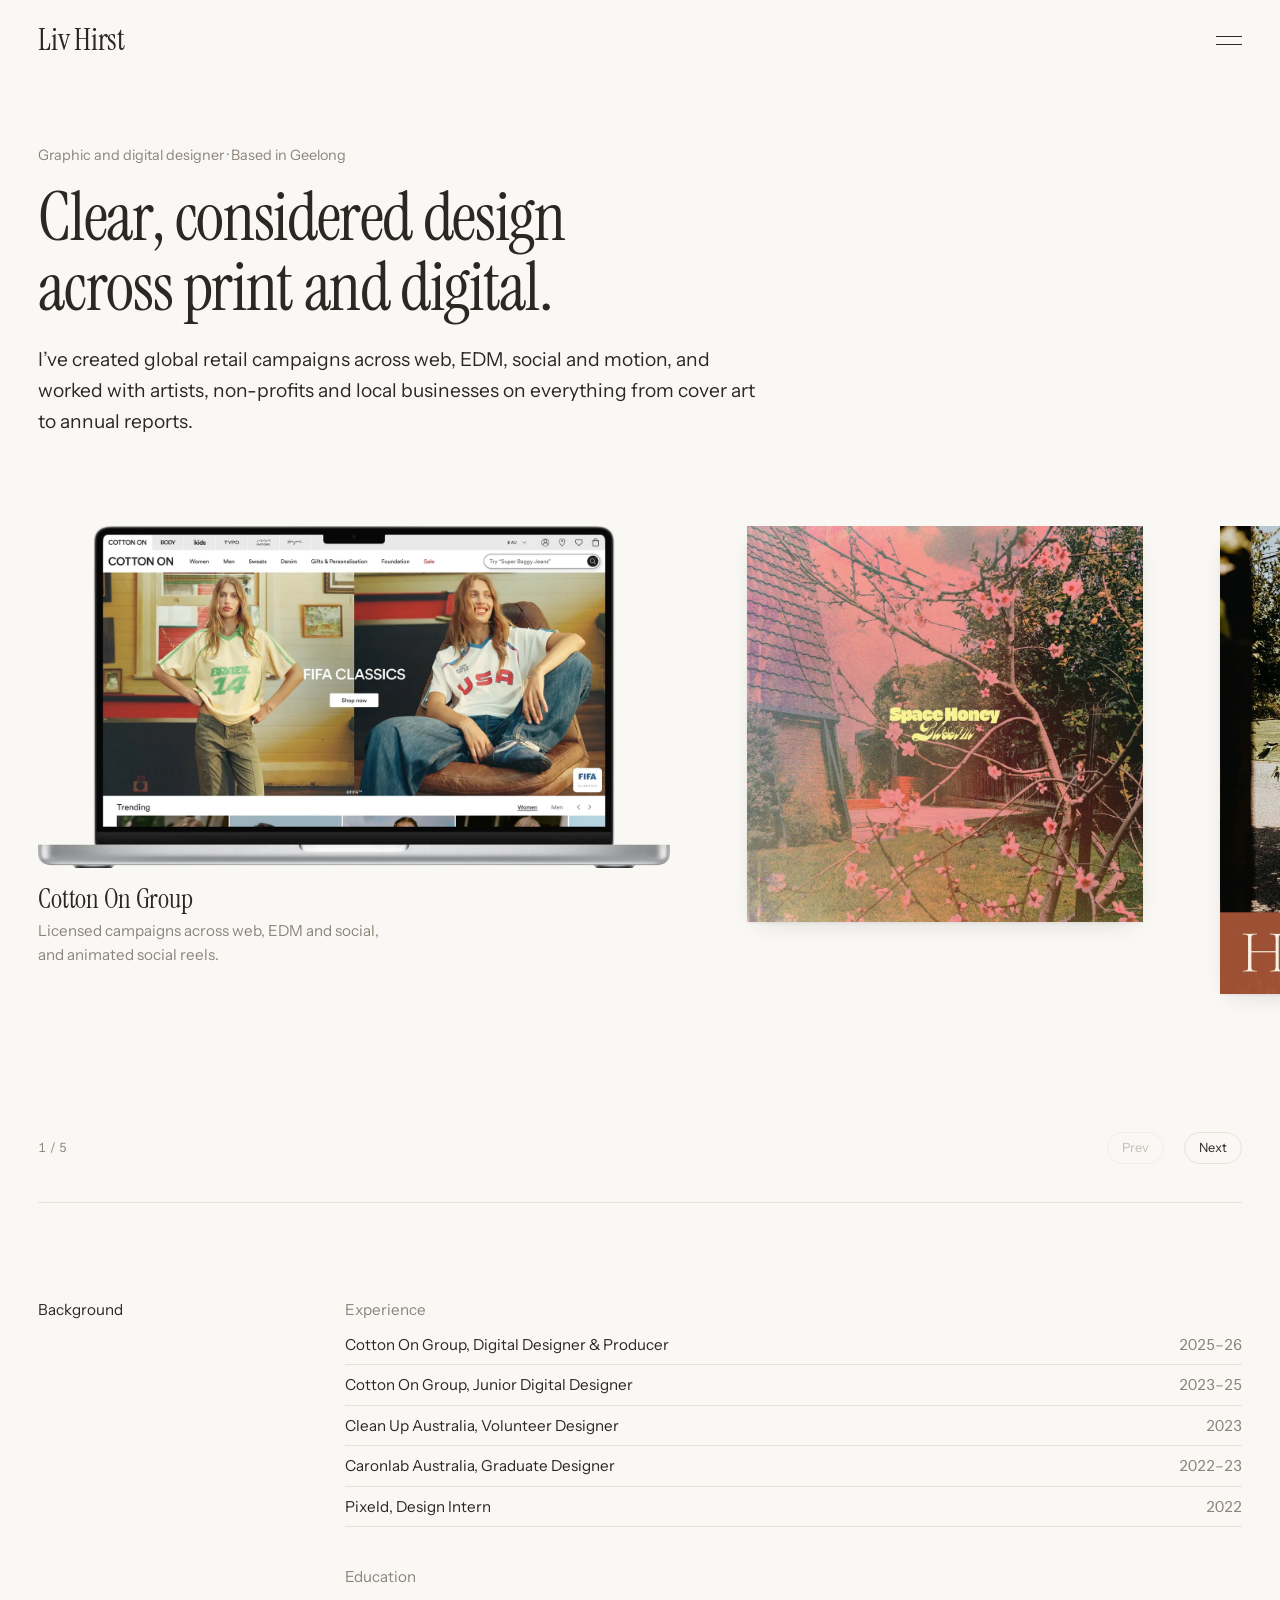
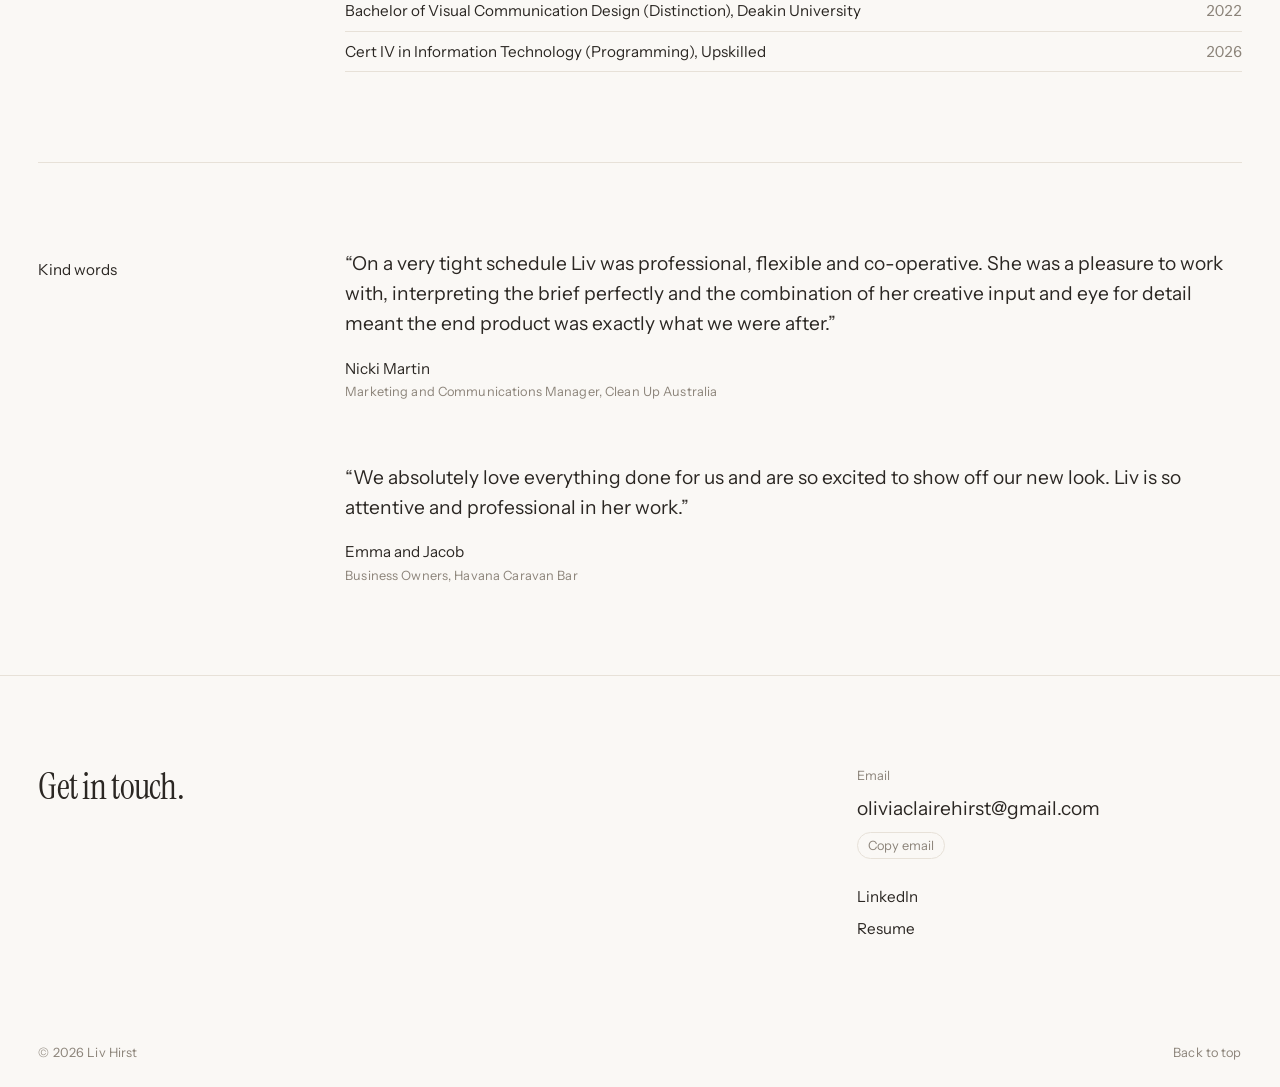
==== commit 13727c63: "Add files via upload" ====
--- a/index.html
+++ b/index.html
@@ -7,7 +7,7 @@
 <meta property="og:image" content="assets/home/space-honey.webp">
 <link rel="icon" href="data:image/svg+xml,%3Csvg xmlns=%22http://www.w3.org/2000/svg%22 viewBox=%220 0 64 64%22%3E%3Crect width=%2264%22 height=%2264%22 rx=%2232%22 fill=%22%231a1a1a%22/%3E%3Ctext x=%2232%22 y=%2241%22 font-family=%22Helvetica,Arial%22 font-size=%2224%22 text-anchor=%22middle%22 fill=%22white%22%3ELH%3C/text%3E%3C/svg%3E">
 <link rel="preconnect" href="https://fonts.googleapis.com"><link rel="preconnect" href="https://fonts.gstatic.com" crossorigin><link rel="stylesheet" href="https://fonts.googleapis.com/css2?family=Instrument+Sans:ital,wght@0,400;0,500;1,400&family=Instrument+Serif:ital@0;1&display=swap">
-<link rel="stylesheet" href="css/style.css?v=20261110f">
+<link rel="stylesheet" href="css/style.css?v=20261110h">
 <header class="site-header">
   <div class="wrap">
     <a class="logo" href="./">Liv Hirst</a>
@@ -91,7 +91,7 @@
       <div>
         <h3>Education</h3>
         <ul>
-          <li><span>Bachelor of Visual Communication Design (Distinction), Deakin University</span><span>2023</span></li>
+          <li><span>Bachelor of Visual Communication Design (Distinction), Deakin University</span><span>2022</span></li>
           <li><span>Cert IV in Information Technology (Programming), Upskilled</span><span>2026</span></li>
         </ul>
       </div>
@@ -115,7 +115,7 @@
         <a class="email link-u" href="mailto:oliviaclairehirst@gmail.com">oliviaclairehirst@gmail.com</a>
         <button class="copy-btn" type="button" data-copy="oliviaclairehirst@gmail.com">Copy email</button>
         <a class="link-u" href="https://www.linkedin.com/in/liv-hirst" target="_blank" rel="noopener" style="margin-top:18px">LinkedIn</a>
-        <a class="link-u" href="assets/Liv-Hirst-Resume.pdf?v=20261110b" target="_blank" rel="noopener">Resume</a>
+        <a class="link-u" href="assets/Liv-Hirst-Resume.pdf?v=20261110c" target="_blank" rel="noopener">Resume</a>
       </div>
     </div>
     <div class="foot-base small muted">
@@ -124,6 +124,6 @@
     </div>
   </div>
 </footer>
-<script src="js/main.js?v=20261110f"></script>
+<script src="js/main.js?v=20261110h"></script>
 
 </body></html>
--- a/css/style.css
+++ b/css/style.css
@@ -394,9 +394,3 @@
 .ui-name span { font-weight: 400; opacity: .85; margin-left: .4em; }
 .ui-x { position: absolute; right: 2.2cqw; top: 6.1cqw; width: 6cqw; height: 6cqw; }
 .cell.phone .reel-phone { width: 100%; }
-
-/* Reel phones next to wide images keep a standard phone size; the image beside them centres */
-@media (min-width: 761px) {
-  .row:has(> .reel-cell) { align-items: center; }
-  .row > .reel-cell { flex: 0 0 25.6%; }
-}
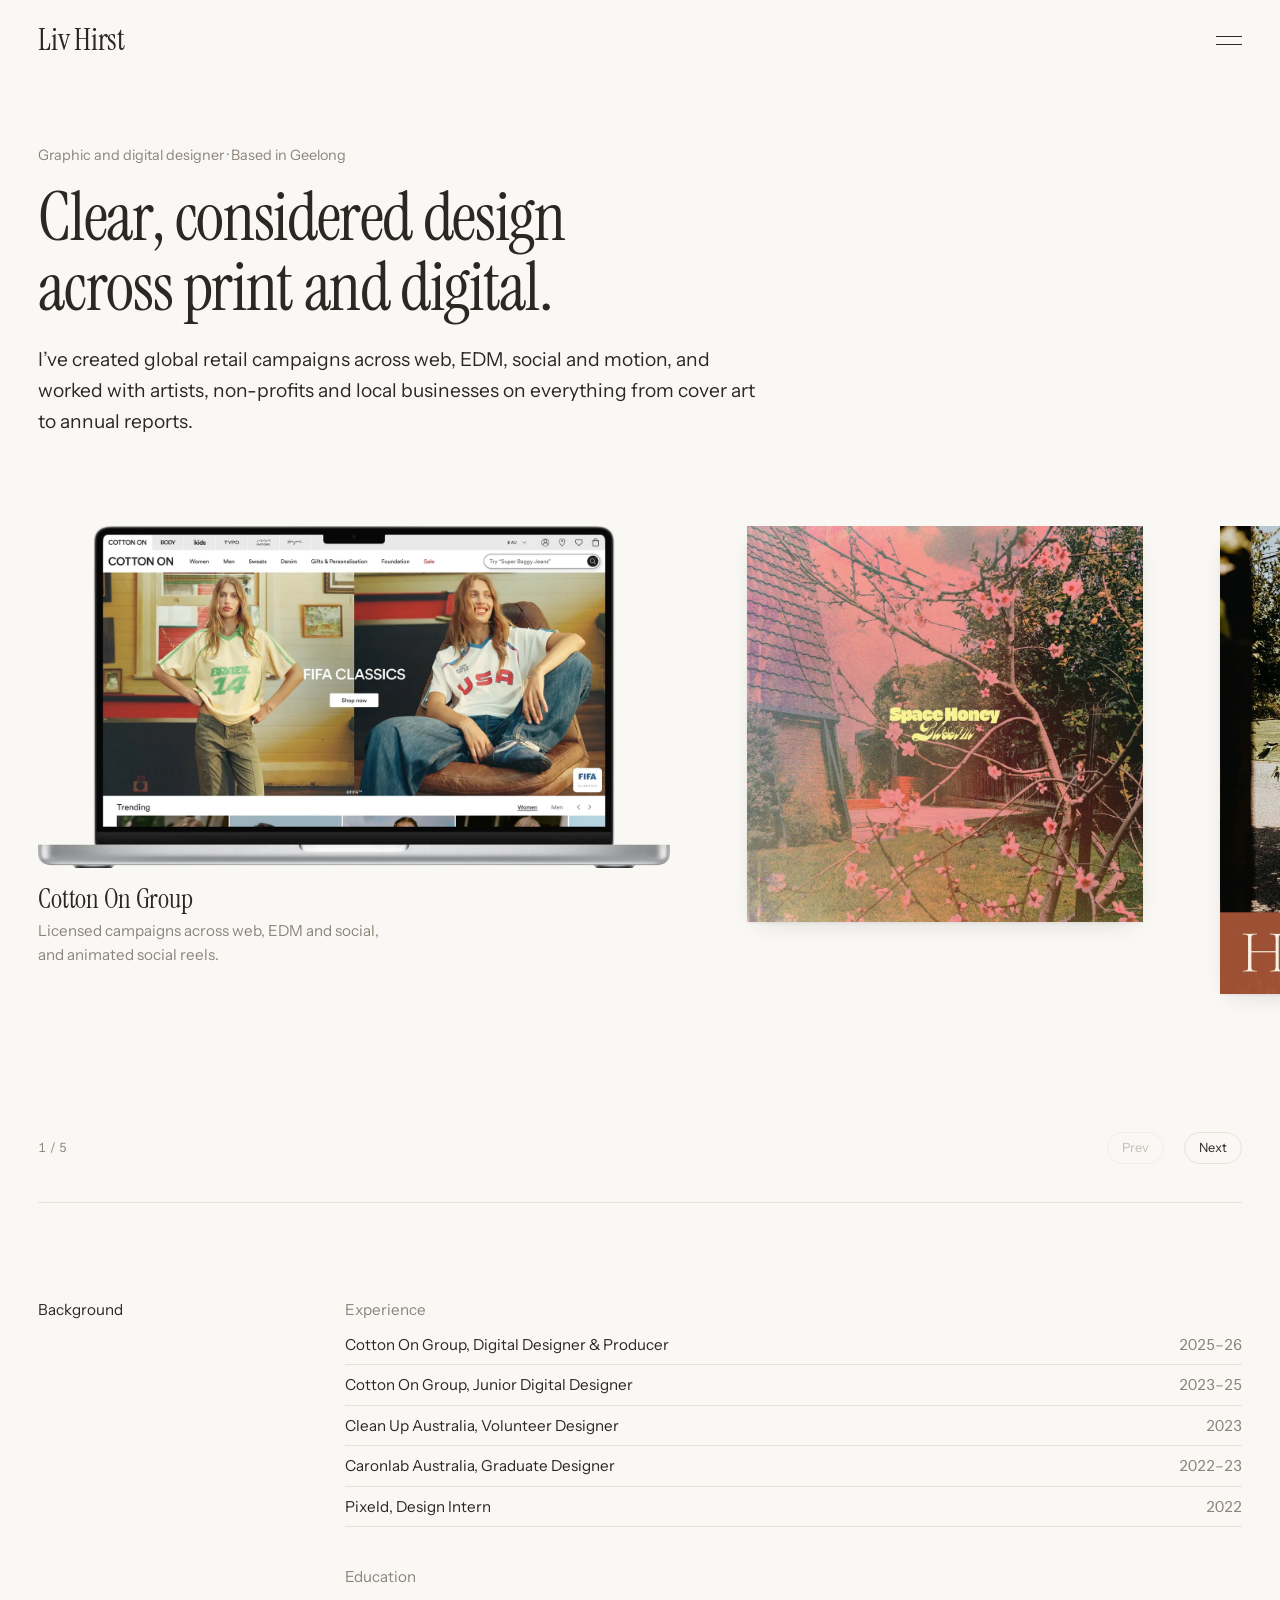
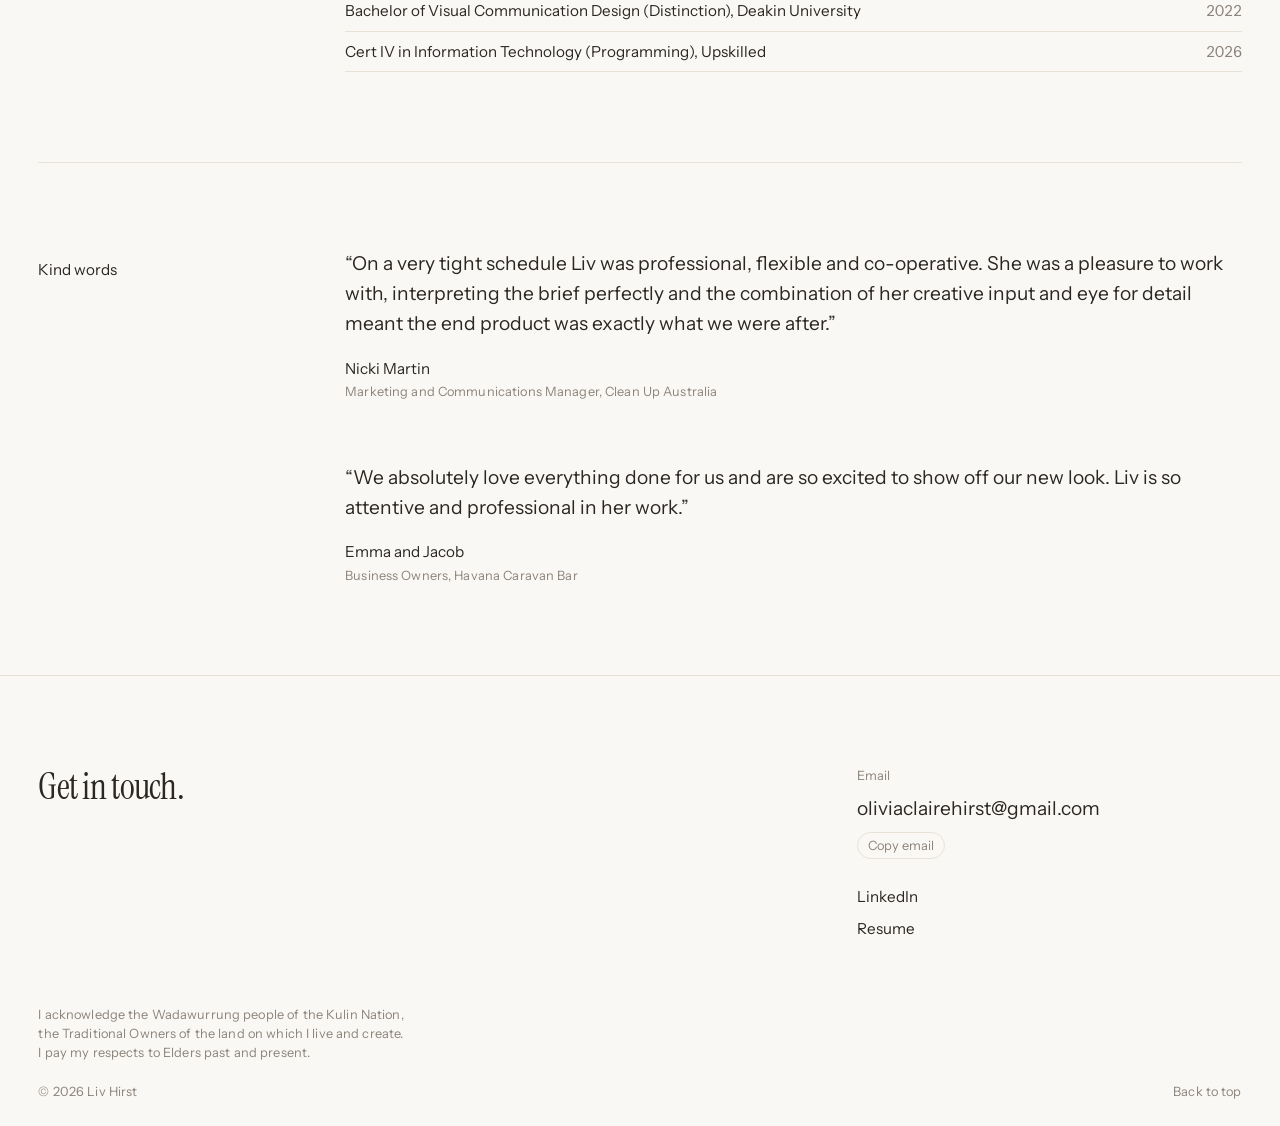
==== commit 12d76292: "Add files via upload" ====
--- a/index.html
+++ b/index.html
@@ -7,7 +7,7 @@
 <meta property="og:image" content="assets/home/space-honey.webp">
 <link rel="icon" href="data:image/svg+xml,%3Csvg xmlns=%22http://www.w3.org/2000/svg%22 viewBox=%220 0 64 64%22%3E%3Crect width=%2264%22 height=%2264%22 rx=%2232%22 fill=%22%231a1a1a%22/%3E%3Ctext x=%2232%22 y=%2241%22 font-family=%22Helvetica,Arial%22 font-size=%2224%22 text-anchor=%22middle%22 fill=%22white%22%3ELH%3C/text%3E%3C/svg%3E">
 <link rel="preconnect" href="https://fonts.googleapis.com"><link rel="preconnect" href="https://fonts.gstatic.com" crossorigin><link rel="stylesheet" href="https://fonts.googleapis.com/css2?family=Instrument+Sans:ital,wght@0,400;0,500;1,400&family=Instrument+Serif:ital@0;1&display=swap">
-<link rel="stylesheet" href="css/style.css?v=20261110h">
+<link rel="stylesheet" href="css/style.css?v=20261112c">
 <header class="site-header">
   <div class="wrap">
     <a class="logo" href="./">Liv Hirst</a>
@@ -118,12 +118,13 @@
         <a class="link-u" href="assets/Liv-Hirst-Resume.pdf?v=20261110c" target="_blank" rel="noopener">Resume</a>
       </div>
     </div>
+    <p class="acknowledgement small muted">I acknowledge the Wadawurrung people of the Kulin Nation,<br class="br-lg"> the Traditional Owners of the land on which I live and create.<br class="br-lg"> I pay my respects to Elders past and present.</p>
     <div class="foot-base small muted">
       <span>© <span data-year>2026</span> Liv Hirst</span>
       <a class="link-u" href="#top">Back to top</a>
     </div>
   </div>
 </footer>
-<script src="js/main.js?v=20261110h"></script>
+<script src="js/main.js?v=20261112c"></script>
 
 </body></html>
--- a/css/style.css
+++ b/css/style.css
@@ -394,3 +394,9 @@
 .ui-name span { font-weight: 400; opacity: .85; margin-left: .4em; }
 .ui-x { position: absolute; right: 2.2cqw; top: 6.1cqw; width: 6cqw; height: 6cqw; }
 .cell.phone .reel-phone { width: 100%; }
+
+/* Acknowledgement of Country, above the copyright line */
+.acknowledgement { max-width: 40rem; margin: clamp(40px, 5vw, 64px) 0 0; line-height: 1.5; }
+.acknowledgement + .foot-base { margin-top: 20px; }
+.acknowledgement { max-width: none; }
+@media (max-width: 760px) { .acknowledgement .br-lg { display: none; } }
